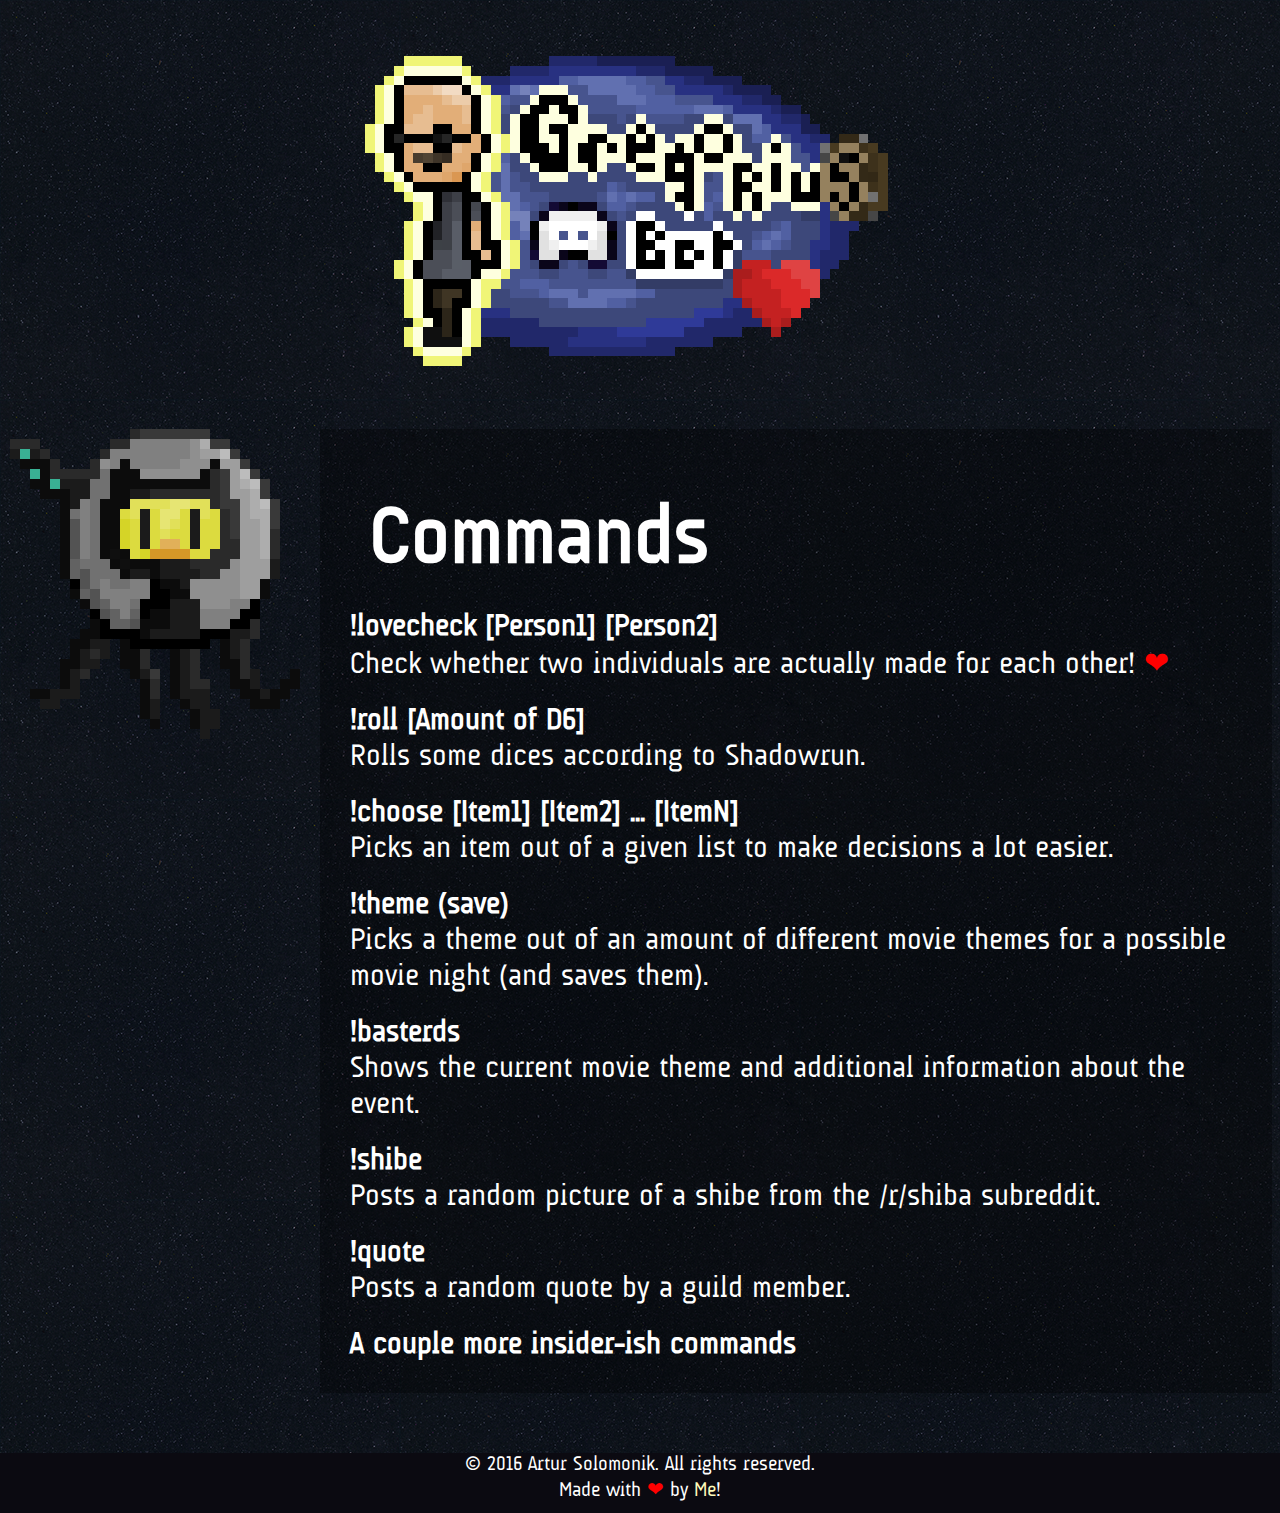
==== index.html @ dc828b12 "Added a possible Layout for the inventory system" ====
<!DOCTYPE HTML>
<html>
    <head>
        <meta charset="utf-8"/>
        <link rel="stylesheet" href="main.css">
        <title>Gregorius: Invictus-Liebe</title>
    </head>
    <body background="img/bg.png">
        <center><img id="header" src="img/header.png"></center>
        <div class="wrapper">
            <div id="planets">
                <a target="_blank" href="https://github.com/Arduqq/gregorius-discordbot">
                    <div id="github"></div>
                </a>
            </div>
            <div id="doc">
                <h1>Commands</h1>
                <p><b>!lovecheck [Person1] [Person2]</b><br>
                Check whether two individuals are actually made for each other! <font color="red">&#10084;</font></p>
                <p><b>!roll [Amount of D6]</b><br>
                Rolls some dices according to Shadowrun.</p>
                <p><b>!choose [Item1] [Item2] ... [ItemN]</b><br>
                Picks an item out of a given list to make decisions a lot easier.</p>
                <p><b>!theme (save)</b><br>
                Picks a theme out of an amount of different movie themes for a possible movie night (and saves them).</p>
                <p><b>!basterds</b><br>
                Shows the current movie theme and additional information about the event.</p>
                <p><b>!shibe</b><br>
                Posts a random picture of a shibe from the /r/shiba subreddit.</p>
                <p><b>!quote</b><br>
                Posts a random quote by a guild member.</p>
                <p><b>A couple more insider-ish commands</b></p>
            </div>
        </div>
        <div class="footer">
            &copy; 2016 Artur Solomonik. All rights reserved.<br>
            Made with <font color="red">&#10084;</font> by <a href="https://github.com/Arduqq">Me</a>!
        </div>
    </body>
</html>
---- main.css ----
@font-face {
    font-family: 'Audimat'; /*a name to be used later*/
    src:url('font/audimat.otf'); /*URL to font*/
}

html {
    position: relative;
    min-height: 100%;
}

body {
    margin-bottom: 120px;
    margin-left:0px;
}

h1 {
    margin-left: 40px;
    margin-bottom: 20px;
    display: block;
    font-size: 5em;
    font-family: 'Audimat';
}

a {
    text-decoration: none;
    color: #fffcba;
}

#header {
    user-drag: none; 
    user-select: none;
    -moz-user-select: none;
    -webkit-user-drag: none;
    -webkit-user-select: none;
    -ms-user-select: none;
}

.wrapper {
    margin: 30px auto 0;
    min-width: 30em; 
    max-width: 1300px;
    overflow: hidden;
}

.footer {
    font-family: 'Audimat';
    font-size: 20px;
    color:white;
    position: absolute;
    bottom: 0;
    width: 100%;
    text-align: center;
    height: 60px;
    background-color: #0b0a11;
}

.username {
    color:white;
    font-family: 'Audimat';
    font-weight: bold;
    font-size: 2em;
    position:relative;
    display: block;
}

.member {
    color:white;
    background: rgba(0,0,0,0.3);
    padding: 30px;
}

.avatar {
    border-radius: 50%;
    border: 5px solid white;
    width: 200px;
    float: left;
    margin-top: 3px;
    margin-right: 15px;
}

.inventory {
    background: rgba(0,0,0,0.5);
    width:80%;
    height: 200px;
}

.inventory td {
    width: 33%; 
    padding-bottom: 33%; 
    height: 0;
    border: 2px solid white;
}

.tooltip{
    display: inline;
    position: relative;
}

.tooltip {
    position: relative;
    display: inline-block;
    border-bottom: 1px dotted black;
}

.tooltip .tooltiptext {
    visibility: hidden;
    width: 120px;
    background-color: black;
    color: #fff;
    text-align: center;
    padding: 5px 0;
    border-radius: 6px;
    bottom: 100%;
    left: 50%;
    margin-left: -60px; 
 
    position: absolute;
    z-index: 1;
    
    opacity: 0;
    transition: opacity 0.2s;
}

.tooltip:hover .tooltiptext {
    visibility: visible;
    opacity: 1;
}


#planets {
    float:left;
    left: 20px;
    right: 200px;
}

#doc {
    color:white;
    background: rgba(0,0,0,0.3);
    left: auto;
    right: 150px;
    padding: 10px;
    margin:auto;
    overflow: hidden;
}

#doc p {
    font-family: 'Audimat';
    font-size: 30px;
    margin: 20px;
}

#github {
    height:320px;
    width:320px;
    background: url(img/github.png);
    
}

#github:hover {
    background: url(img/github.gif);
    
}
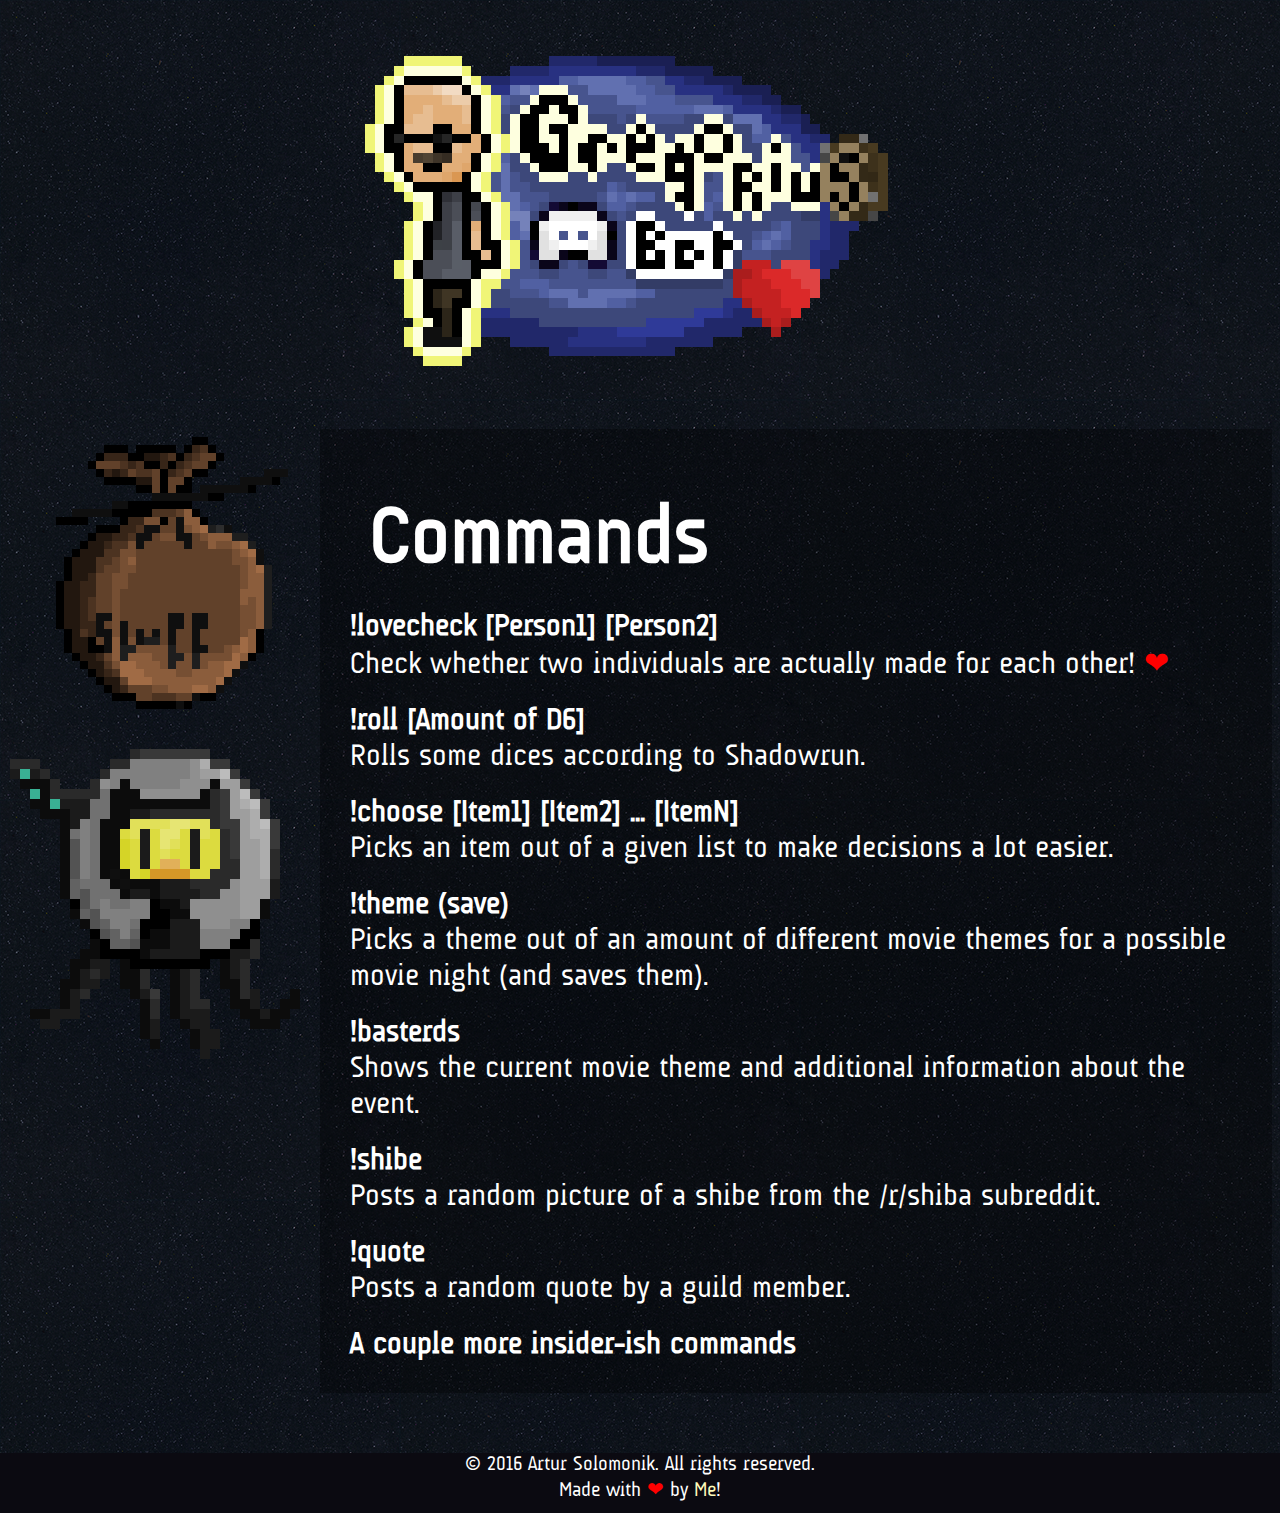
==== commit b15ac9f0: "Reinforced layout, added some sprites and tooltips" ====
--- a/index.html
+++ b/index.html
@@ -9,8 +9,11 @@
         <center><img id="header" src="img/header.png"></center>
         <div class="wrapper">
             <div id="planets">
+                <a href="/statistics/">
+                    <div title="Gildeninventar" id="stuff"></div>
+                </a>
                 <a target="_blank" href="https://github.com/Arduqq/gregorius-discordbot">
-                    <div id="github"></div>
+                    <div title="Github-Repository" id="github"></div>
                 </a>
             </div>
             <div id="doc">
--- a/main.css
+++ b/main.css
@@ -54,6 +54,11 @@
     background-color: #0b0a11;
 }
 
+.backbutton {
+    font-size: 1.5em;
+    font-family: 'Audimat';
+}
+
 .username {
     color:white;
     font-family: 'Audimat';
@@ -79,6 +84,7 @@
 }
 
 .inventory {
+    table-layout: fixed;
     background: rgba(0,0,0,0.5);
     width:80%;
     height: 200px;
@@ -103,13 +109,13 @@
 }
 
 .tooltip .tooltiptext {
+    font-family: 'Audimat';
     visibility: hidden;
     width: 120px;
     background-color: black;
     color: #fff;
     text-align: center;
     padding: 5px 0;
-    border-radius: 6px;
     bottom: 100%;
     left: 50%;
     margin-left: -60px; 
@@ -126,6 +132,26 @@
     opacity: 1;
 }
 
+.amount {
+    position: absolute;
+    background-color: black;
+    font-family: 'Audimat';
+    bottom: 5%;
+    left:75%;
+    color: #fff;
+    font-size: 0.7em;
+    
+    -webkit-touch-callout: none;
+    -webkit-user-select: none;
+    -khtml-user-select: none;
+    -moz-user-select: none;
+    -ms-user-select: none;
+    user-select: none;      
+}
+
+.amount:hover {
+    cursor:default;
+}
 
 #planets {
     float:left;
@@ -159,4 +185,15 @@
 #github:hover {
     background: url(img/github.gif);
     
+}
+
+#stuff {
+    height:320px;
+    width:320px;
+    background: url(img/stuff.png);
+}
+
+#stuff:hover {
+    background: url(img/stuff.gif);
+    
 }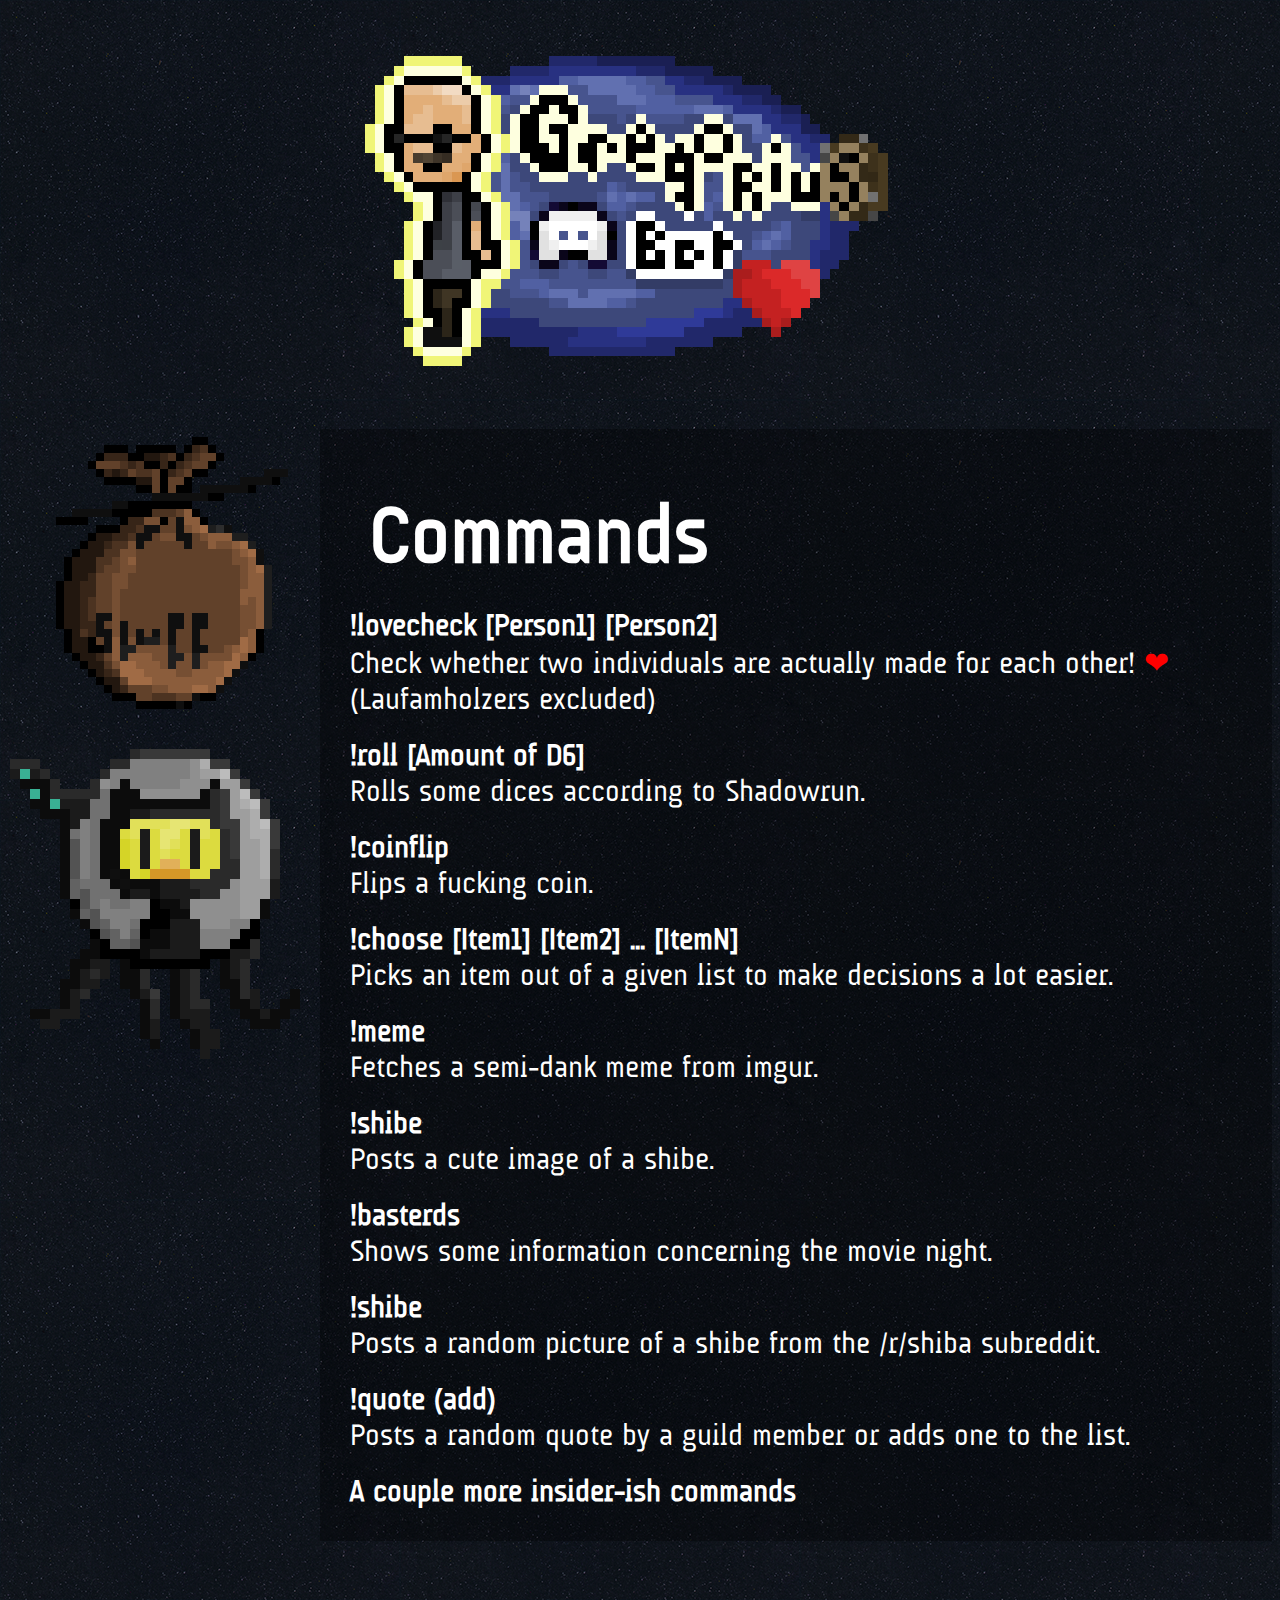
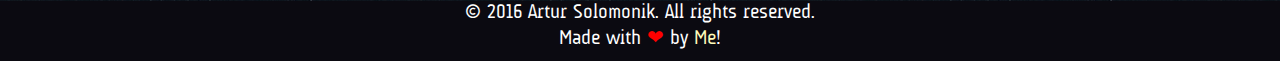
==== commit abe5b1f6: "Updated commands" ====
--- a/index.html
+++ b/index.html
@@ -9,7 +9,7 @@
         <center><img id="header" src="img/header.png"></center>
         <div class="wrapper">
             <div id="planets">
-                <a href="/statistics/">
+                <a href="/statistics/index.html">
                     <div title="Gildeninventar" id="stuff"></div>
                 </a>
                 <a target="_blank" href="https://github.com/Arduqq/gregorius-discordbot">
@@ -19,19 +19,23 @@
             <div id="doc">
                 <h1>Commands</h1>
                 <p><b>!lovecheck [Person1] [Person2]</b><br>
-                Check whether two individuals are actually made for each other! <font color="red">&#10084;</font></p>
+                Check whether two individuals are actually made for each other! <font color="red">&#10084;</font> (Laufamholzers excluded)</p>
                 <p><b>!roll [Amount of D6]</b><br>
                 Rolls some dices according to Shadowrun.</p>
+                <p><b>!coinflip</b><br>
+                Flips a fucking coin.</p>
                 <p><b>!choose [Item1] [Item2] ... [ItemN]</b><br>
                 Picks an item out of a given list to make decisions a lot easier.</p>
-                <p><b>!theme (save)</b><br>
-                Picks a theme out of an amount of different movie themes for a possible movie night (and saves them).</p>
+                <p><b>!meme</b><br>
+                Fetches a semi-dank meme from imgur.</p>
+                <p><b>!shibe</b><br>
+                Posts a cute image of a shibe.</p>
                 <p><b>!basterds</b><br>
-                Shows the current movie theme and additional information about the event.</p>
+                Shows some information concerning the movie night.</p>
                 <p><b>!shibe</b><br>
                 Posts a random picture of a shibe from the /r/shiba subreddit.</p>
-                <p><b>!quote</b><br>
-                Posts a random quote by a guild member.</p>
+                <p><b>!quote (add)</b><br>
+                Posts a random quote by a guild member or adds one to the list.</p>
                 <p><b>A couple more insider-ish commands</b></p>
             </div>
         </div>
@@ -40,4 +44,4 @@
             Made with <font color="red">&#10084;</font> by <a href="https://github.com/Arduqq">Me</a>!
         </div>
     </body>
-</html>+</html>
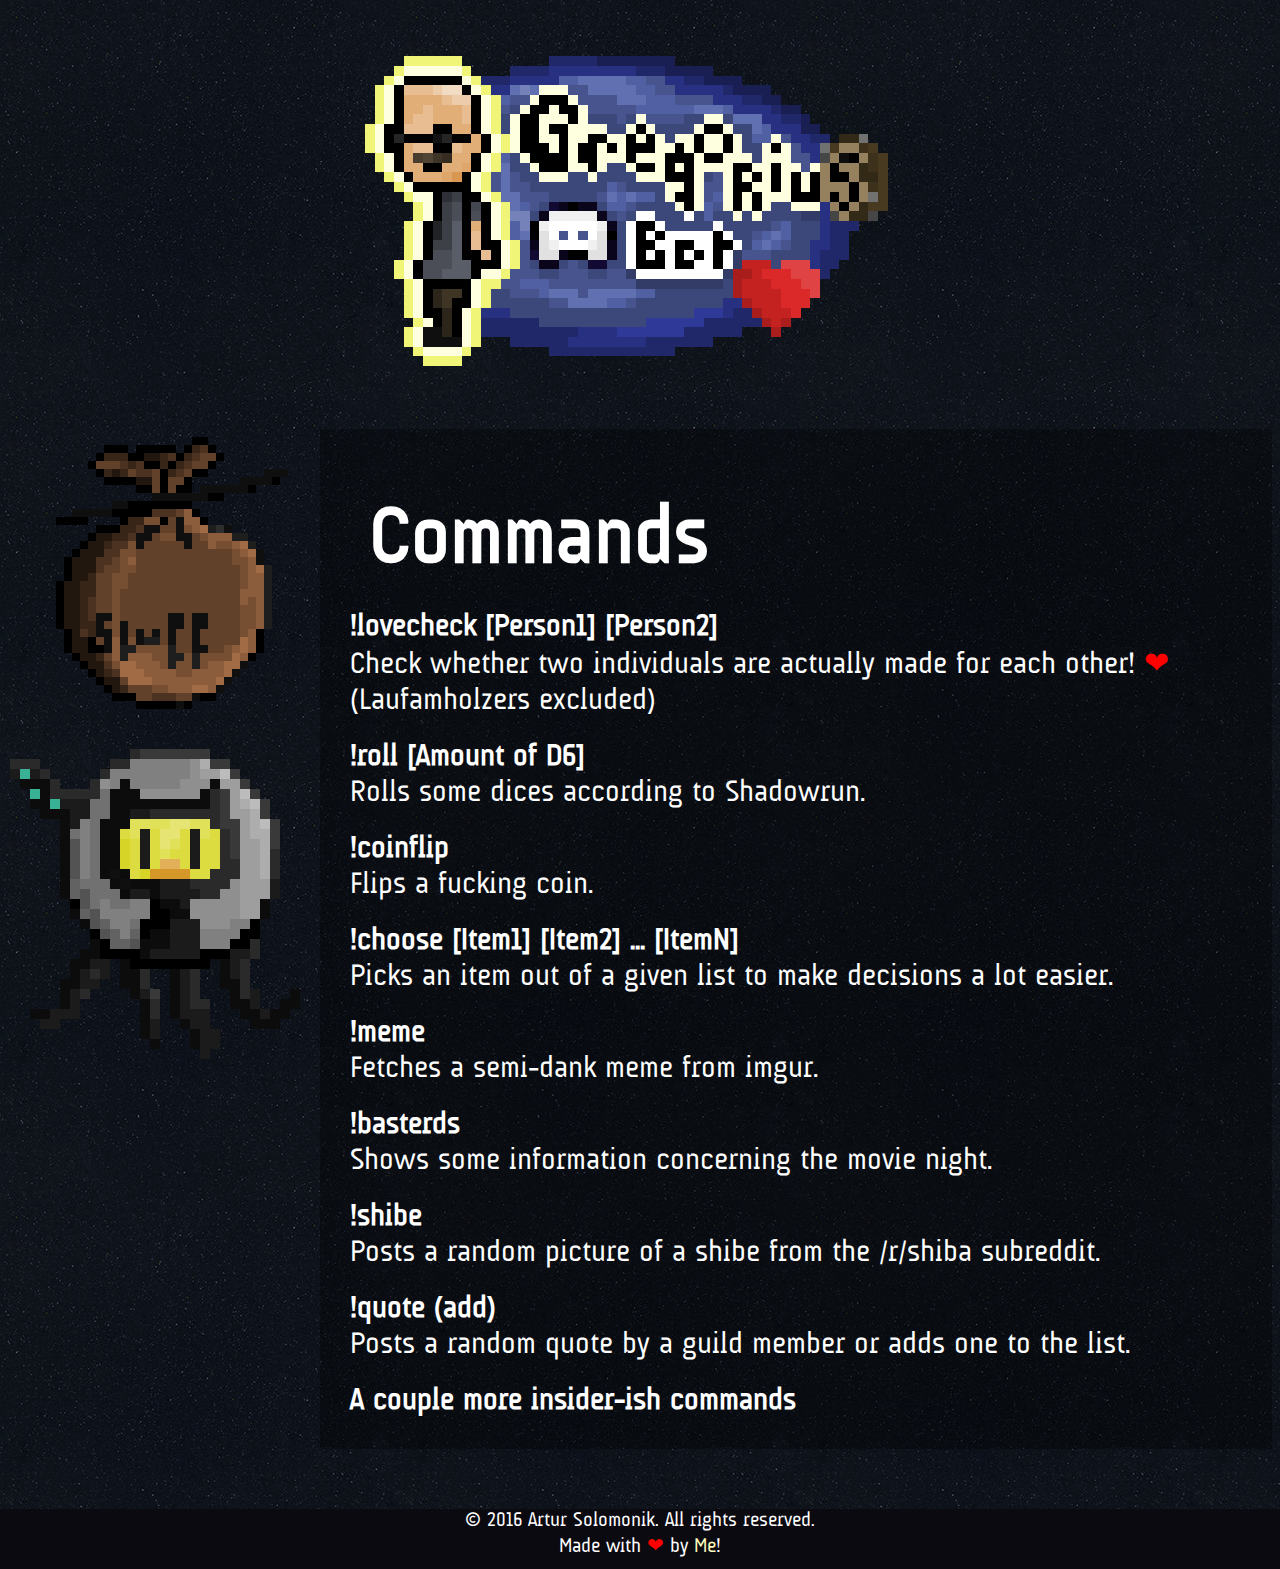
==== commit 484bace4: "Update" ====
--- a/index.html
+++ b/index.html
@@ -28,8 +28,6 @@
                 Picks an item out of a given list to make decisions a lot easier.</p>
                 <p><b>!meme</b><br>
                 Fetches a semi-dank meme from imgur.</p>
-                <p><b>!shibe</b><br>
-                Posts a cute image of a shibe.</p>
                 <p><b>!basterds</b><br>
                 Shows some information concerning the movie night.</p>
                 <p><b>!shibe</b><br>
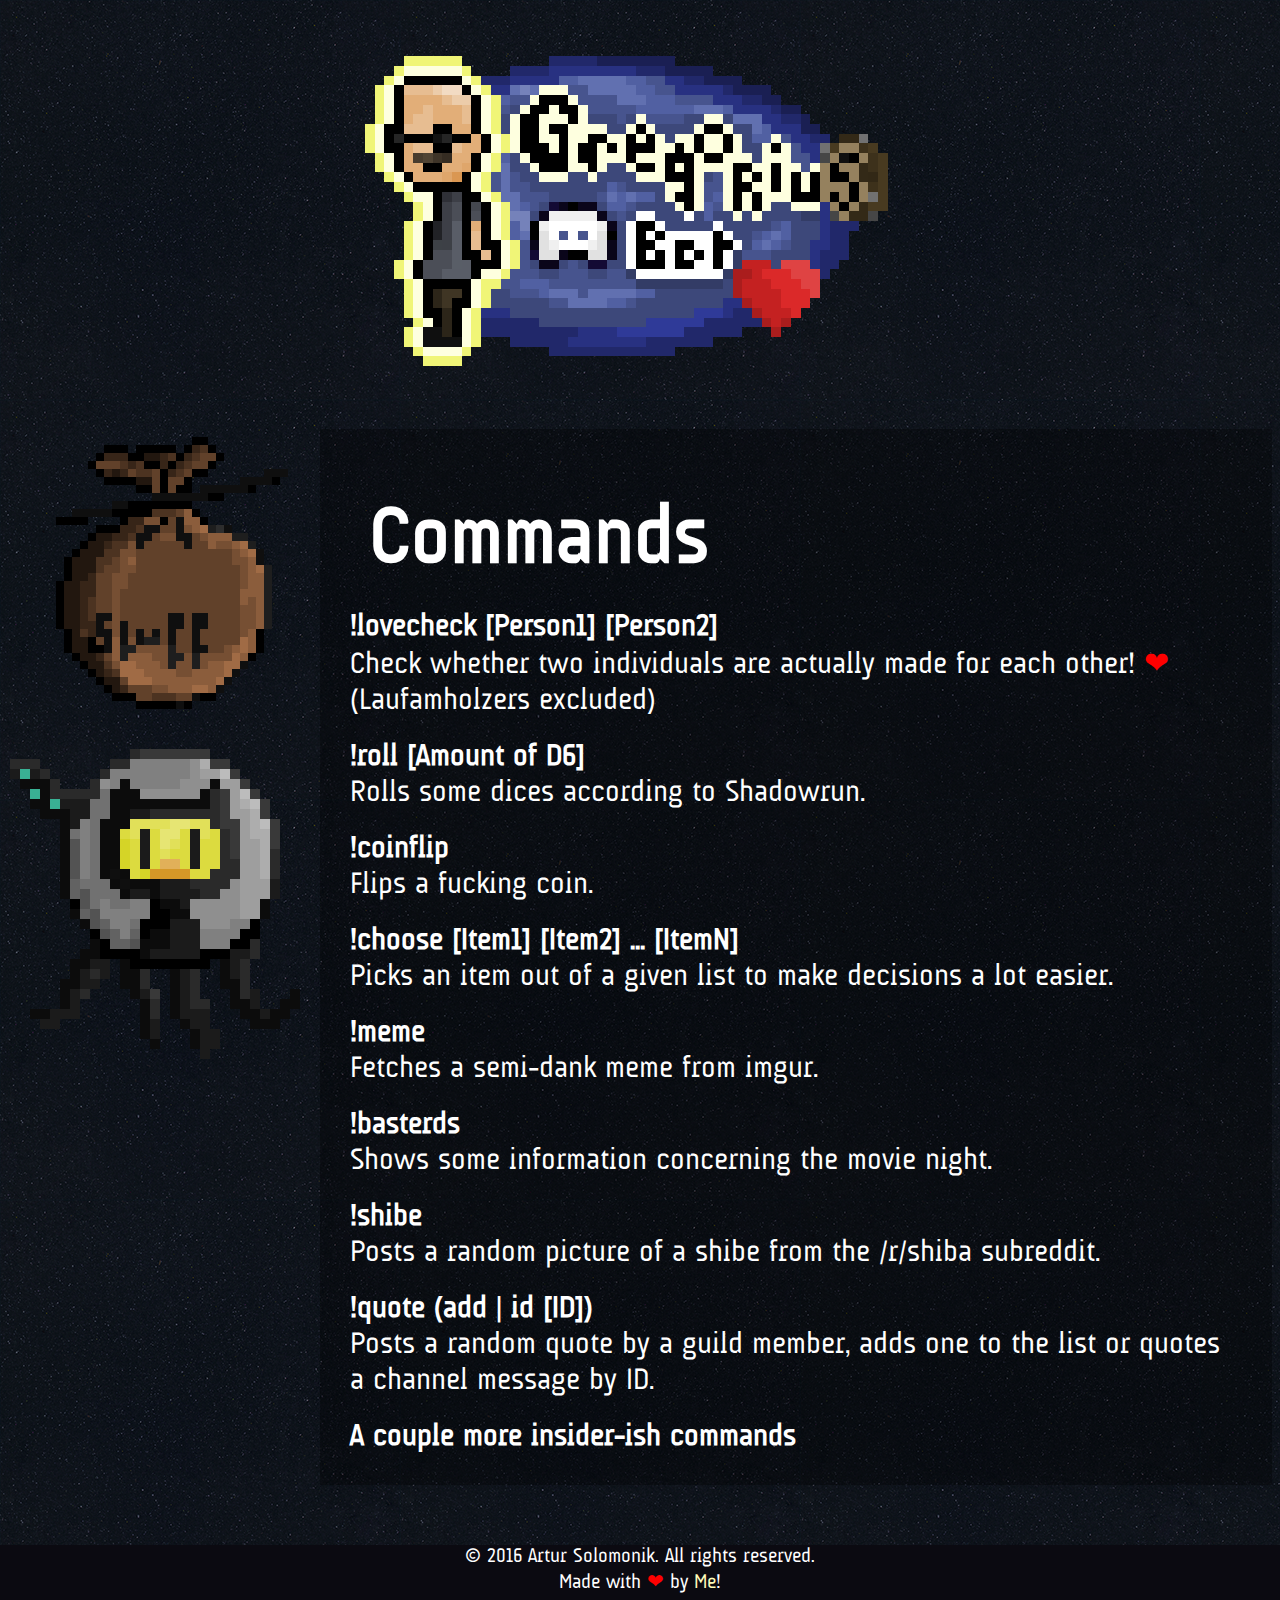
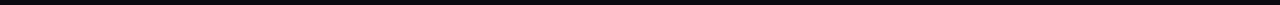
==== commit 69ccba0c: "Updated commands" ====
--- a/index.html
+++ b/index.html
@@ -12,7 +12,7 @@
                 <a href="/statistics/index.html">
                     <div title="Gildeninventar" id="stuff"></div>
                 </a>
-                <a target="_blank" href="https://github.com/Arduqq/gregorius-discordbot">
+                <a target="_blank" href="https://github.com/Arduqq/gregorius-bot">
                     <div title="Github-Repository" id="github"></div>
                 </a>
             </div>
@@ -32,8 +32,8 @@
                 Shows some information concerning the movie night.</p>
                 <p><b>!shibe</b><br>
                 Posts a random picture of a shibe from the /r/shiba subreddit.</p>
-                <p><b>!quote (add)</b><br>
-                Posts a random quote by a guild member or adds one to the list.</p>
+                <p><b>!quote (add | id [ID])</b><br>
+                Posts a random quote by a guild member, adds one to the list or quotes a channel message by ID.</p>
                 <p><b>A couple more insider-ish commands</b></p>
             </div>
         </div>
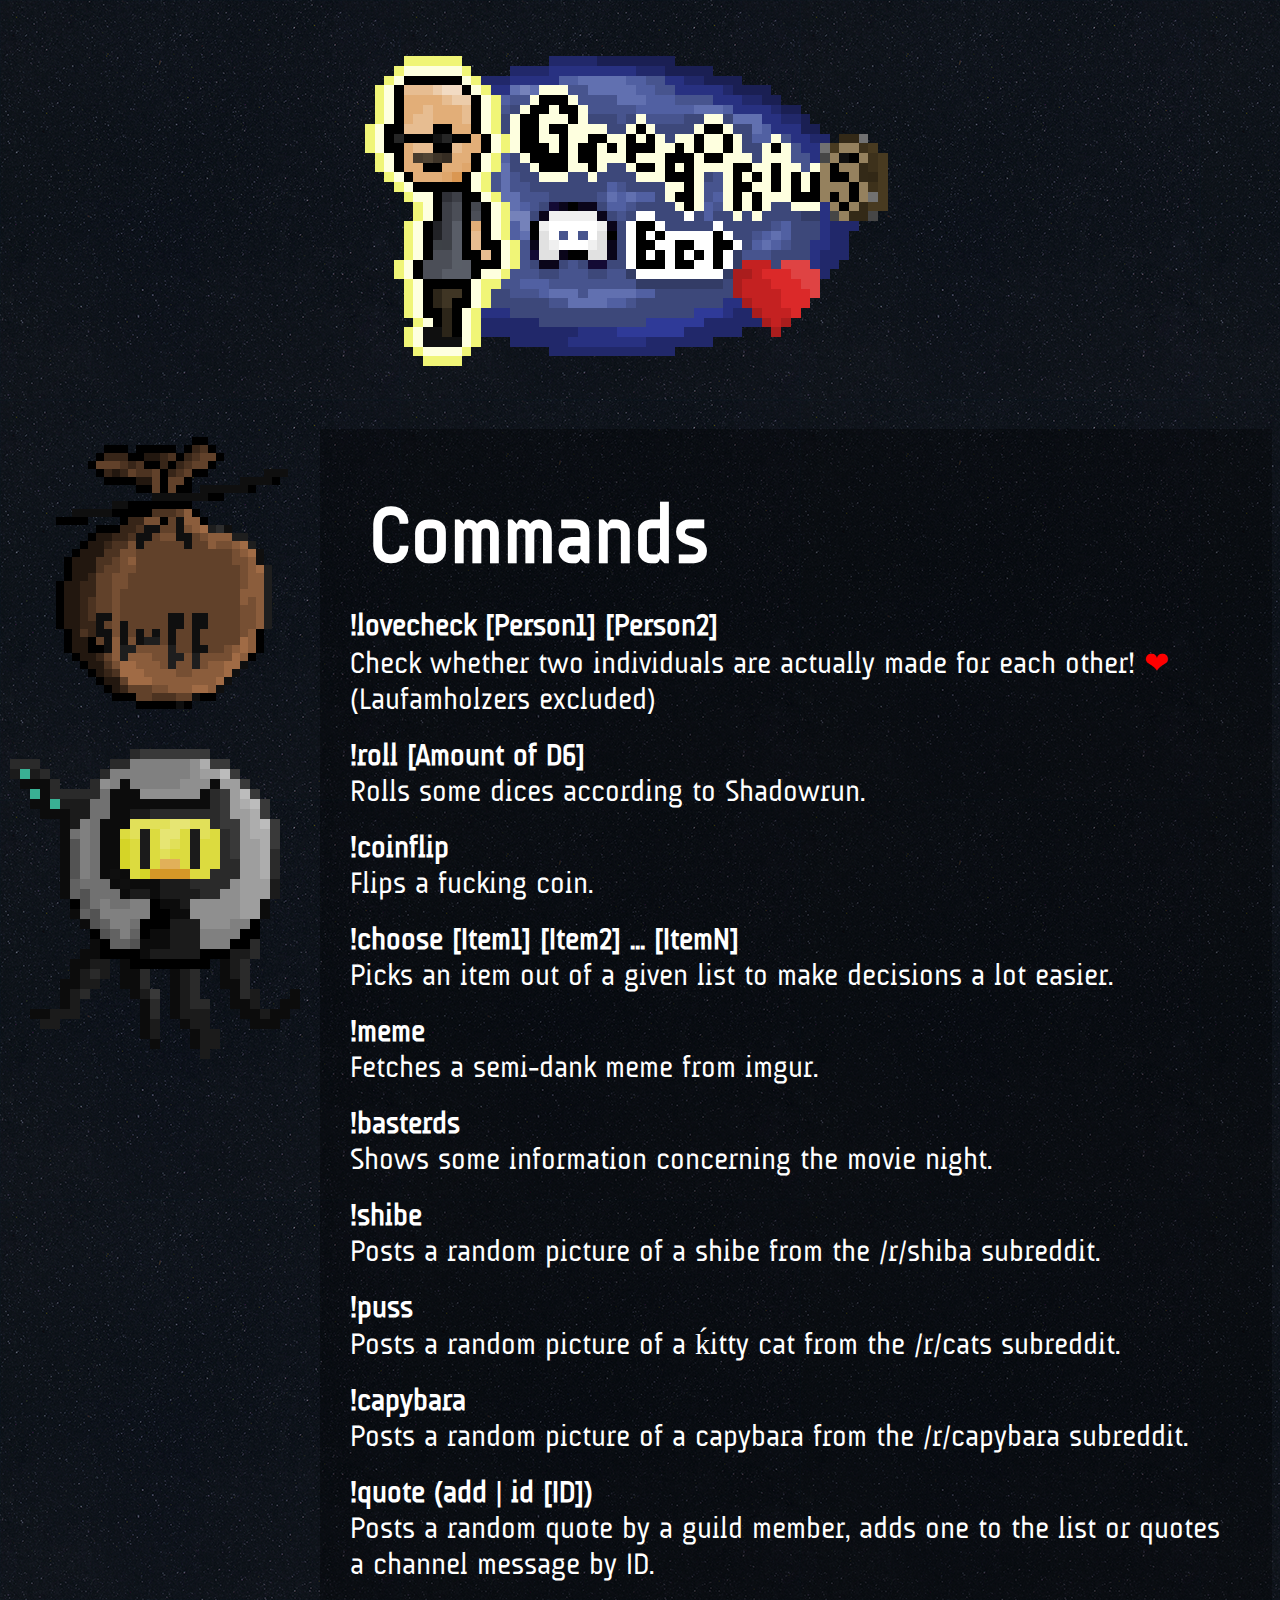
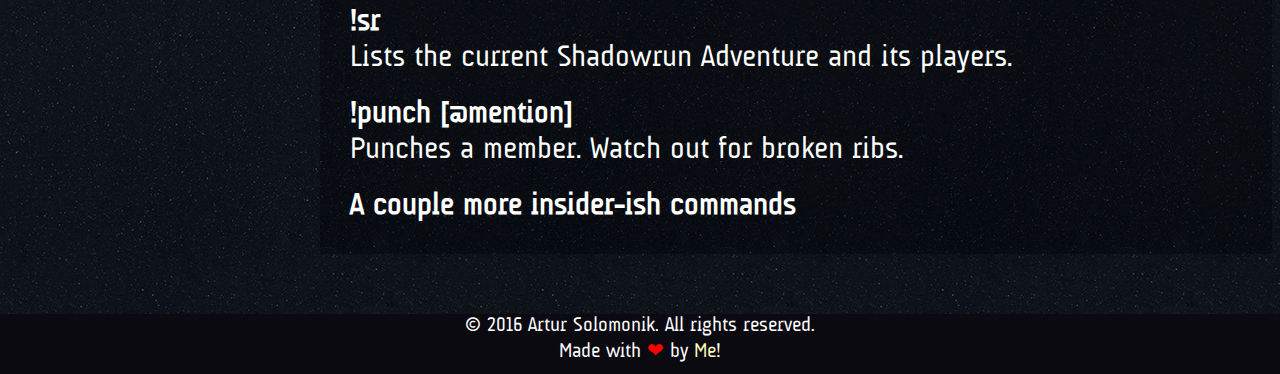
==== commit 055c5407: "Update" ====
--- a/index.html
+++ b/index.html
@@ -32,8 +32,16 @@
                 Shows some information concerning the movie night.</p>
                 <p><b>!shibe</b><br>
                 Posts a random picture of a shibe from the /r/shiba subreddit.</p>
+                <p><b>!puss</b><br>
+                Posts a random picture of a ḱitty cat from the /r/cats subreddit.</p>
+                <p><b>!capybara</b><br>
+                Posts a random picture of a capybara from the /r/capybara subreddit.</p>
                 <p><b>!quote (add | id [ID])</b><br>
                 Posts a random quote by a guild member, adds one to the list or quotes a channel message by ID.</p>
+                <p><b>!sr</b><br>
+                Lists the current Shadowrun Adventure and its players.</p>
+                <p><b>!punch [@mention]</b><br>
+                Punches a member. Watch out for broken ribs.</p>
                 <p><b>A couple more insider-ish commands</b></p>
             </div>
         </div>
